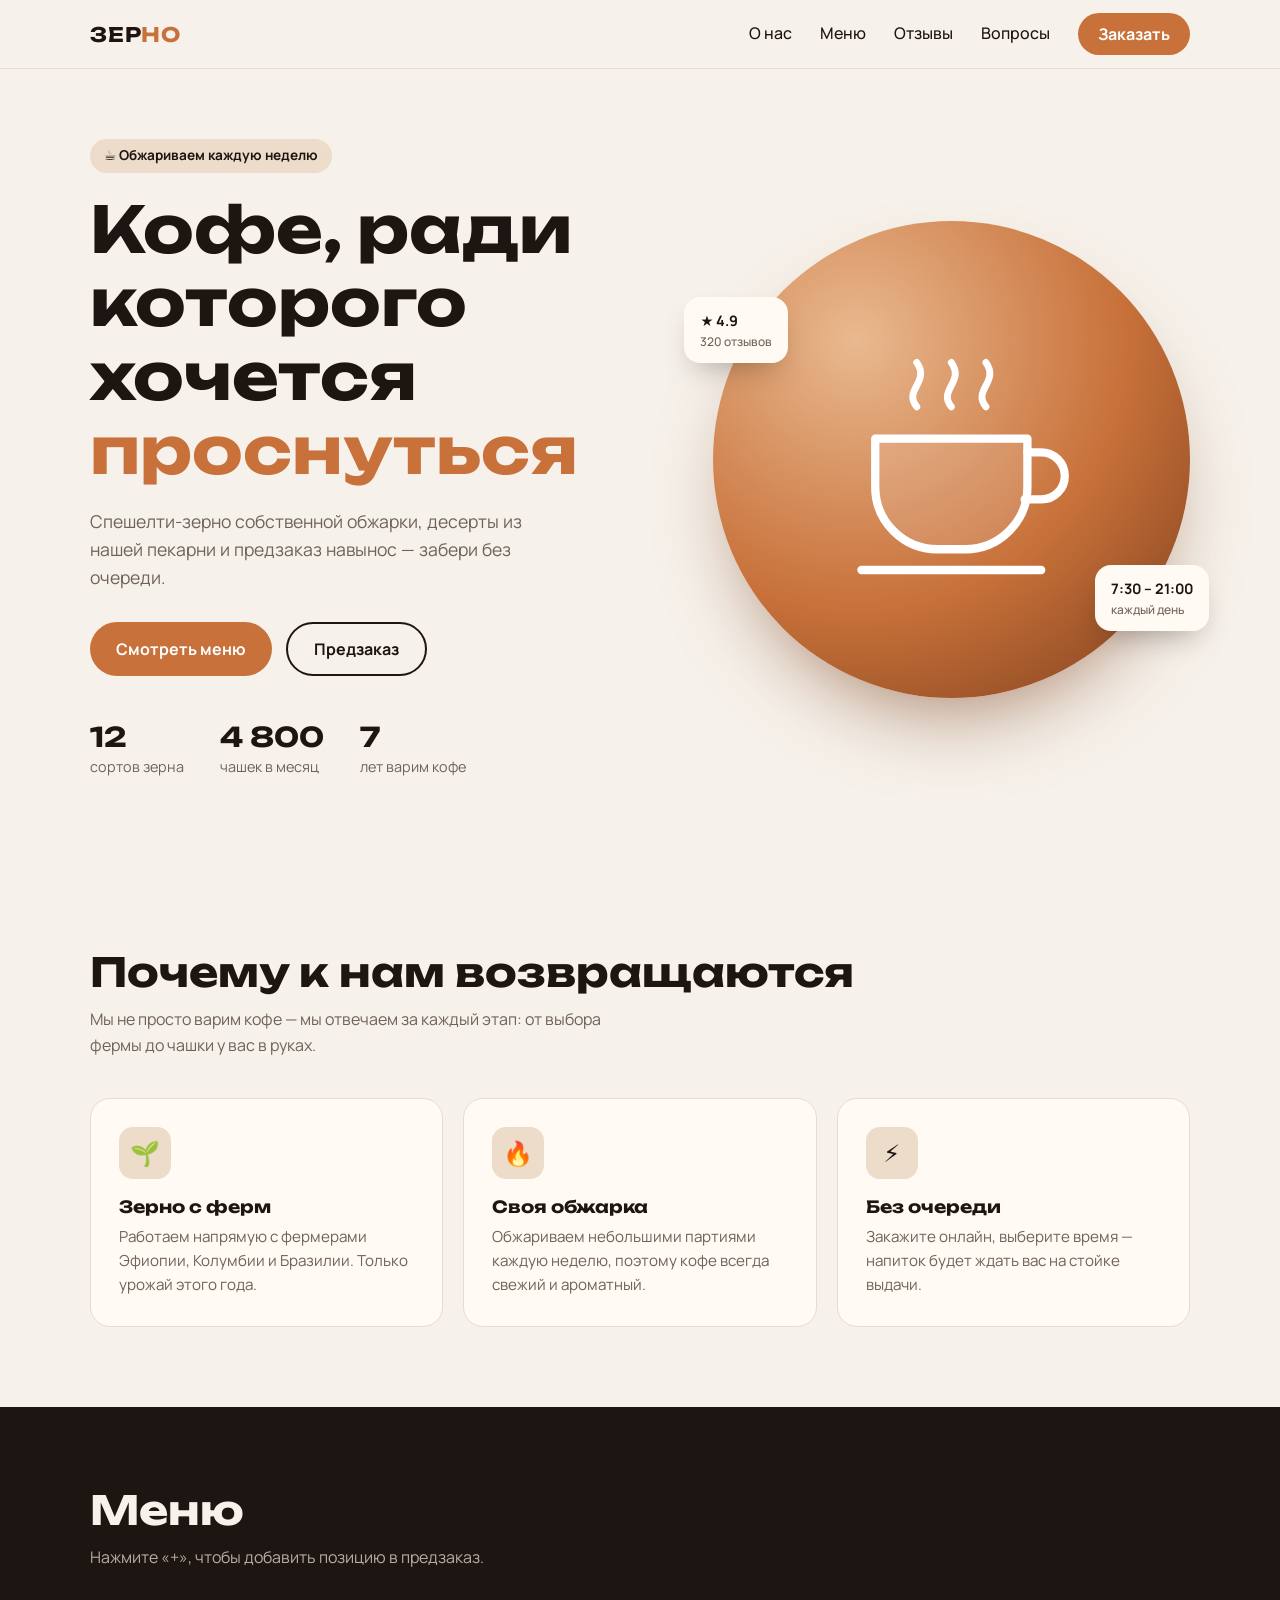
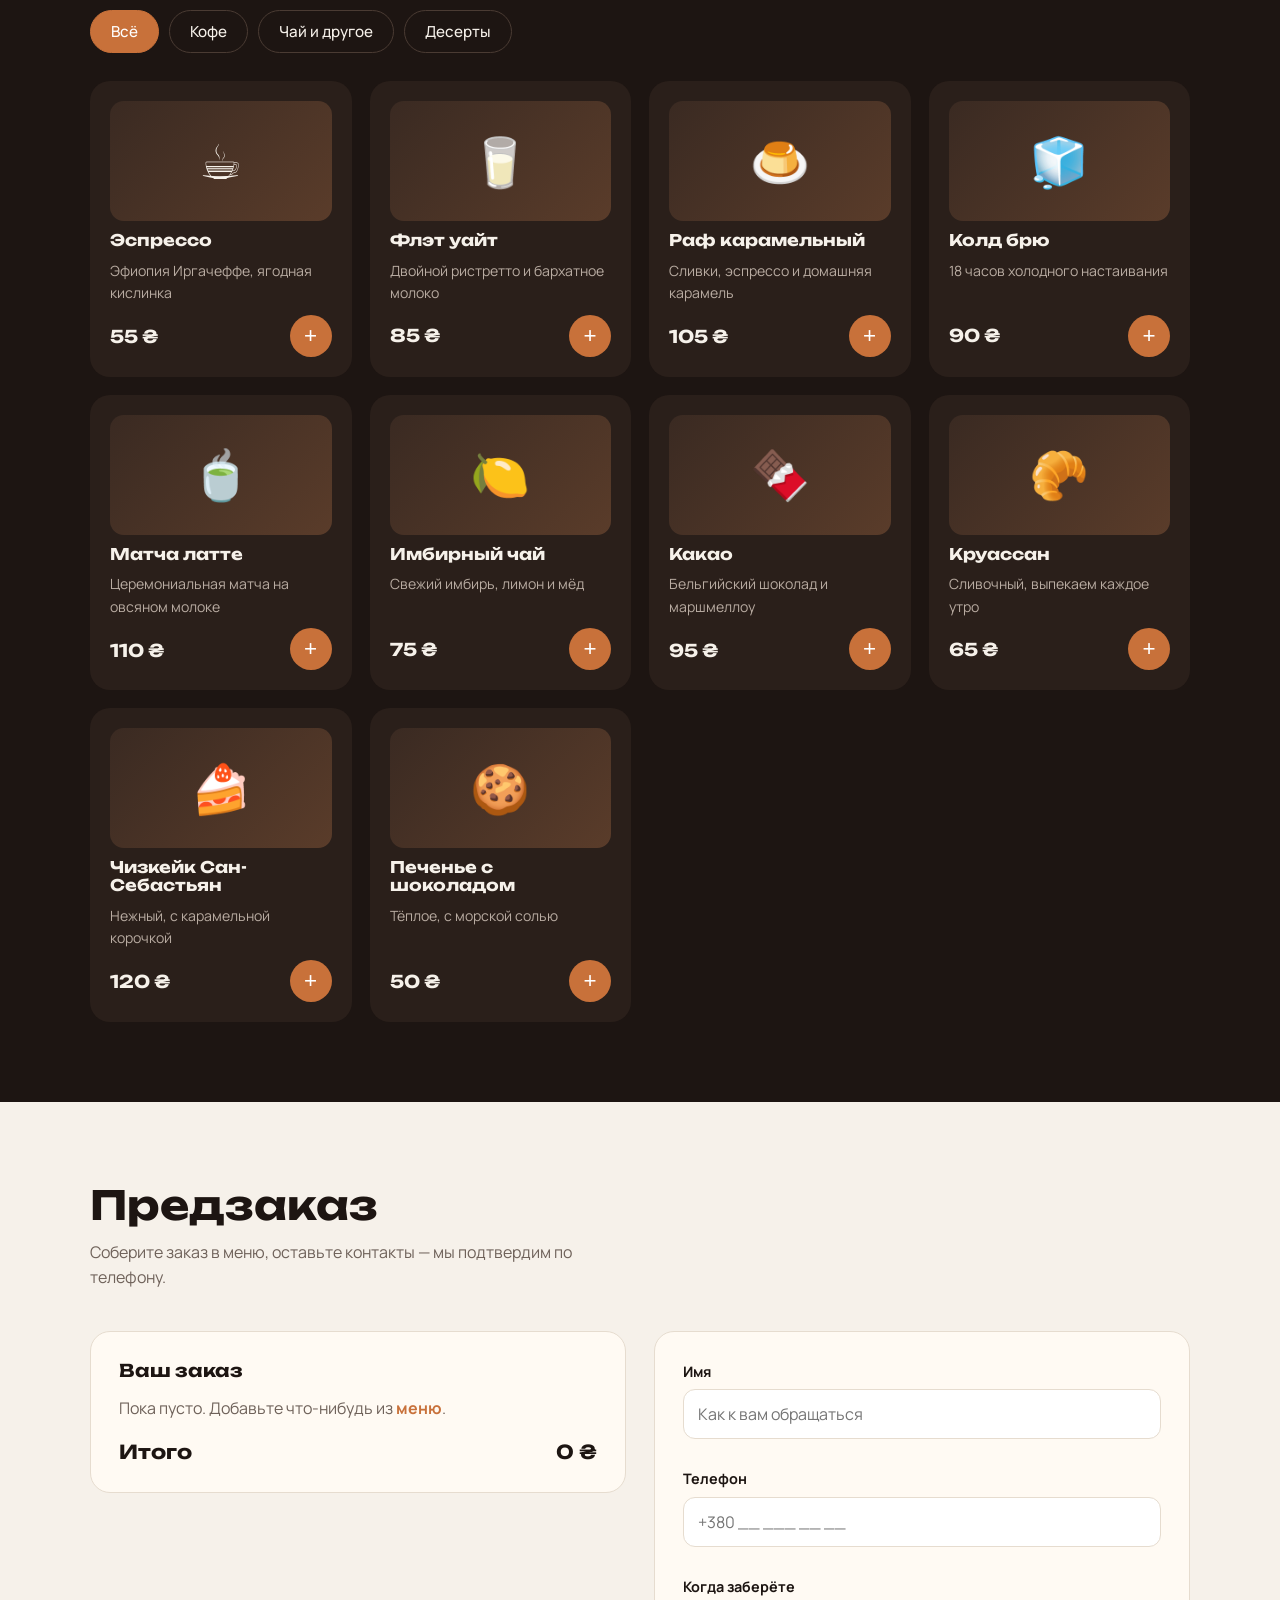
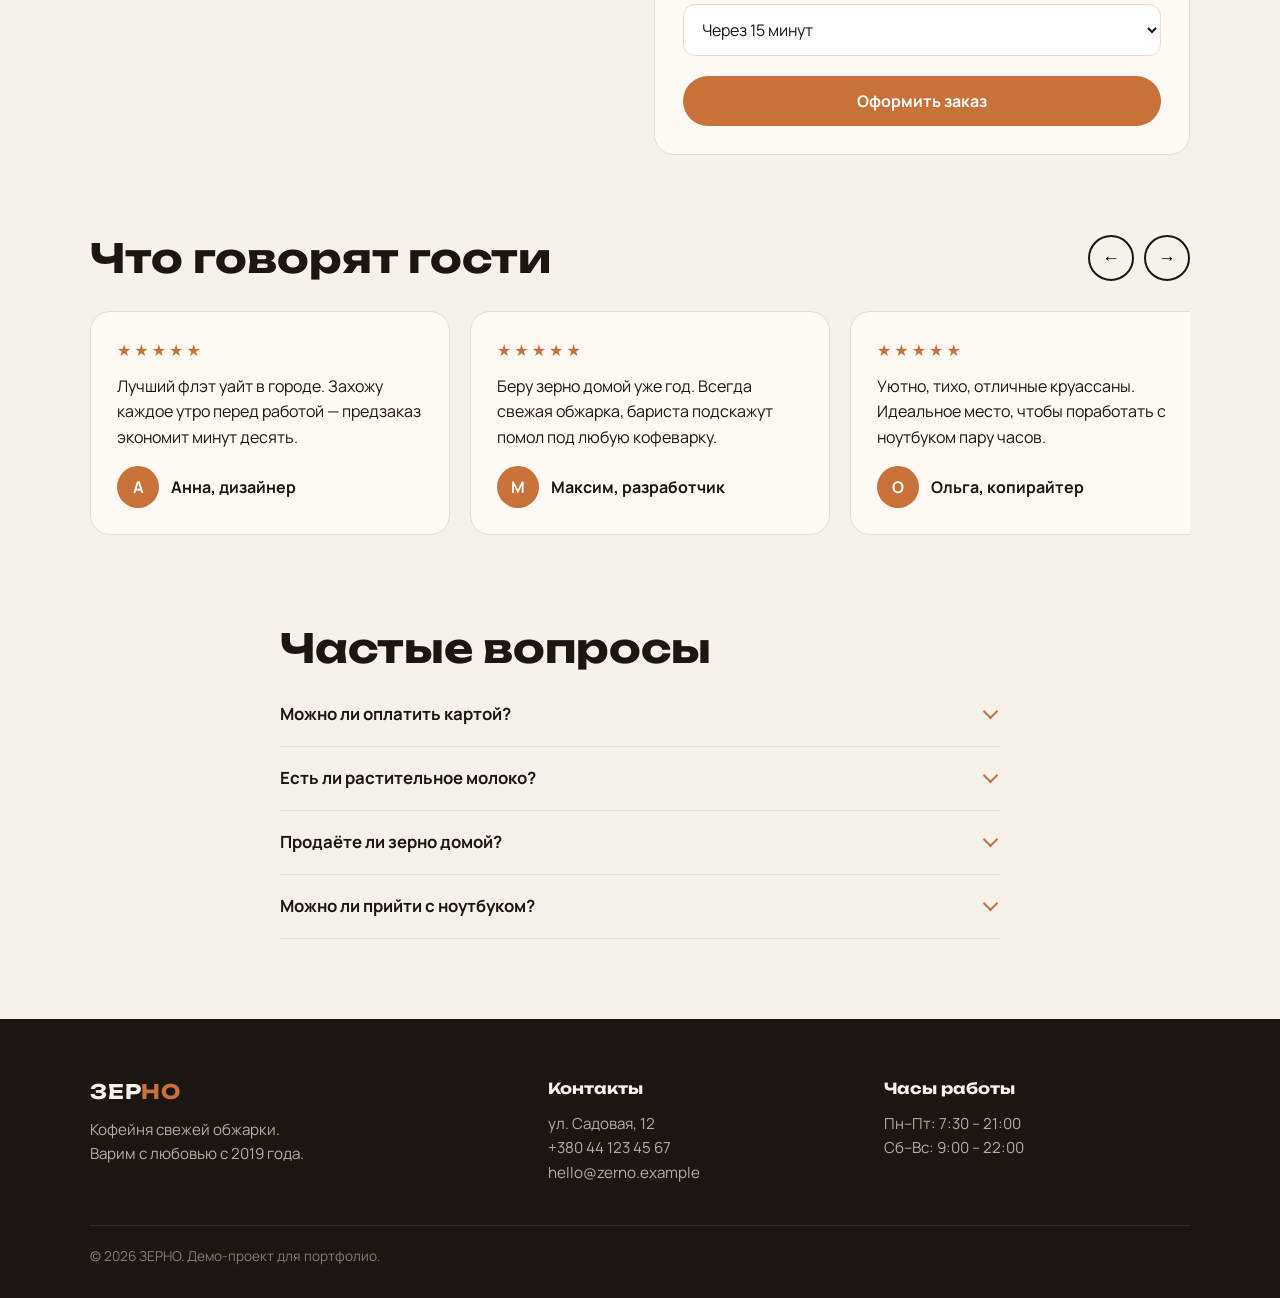
==== site1-coffee/index.html @ 6c7c5b07 "Add portfolio: pizza ordering, plant shop, cleaning service and coffee shop sites Co-Authored-By: Cl" ====
<!DOCTYPE html>
<html lang="ru">
<head>
<meta charset="UTF-8">
<meta name="viewport" content="width=device-width, initial-scale=1">
<title>ЗЕРНО — кофейня свежей обжарки</title>
<meta name="description" content="Кофейня ЗЕРНО: спешелти-кофе собственной обжарки, десерты и предзаказ навынос.">
<link rel="preconnect" href="https://fonts.googleapis.com">
<link href="https://fonts.googleapis.com/css2?family=Manrope:wght@400;500;700&family=Unbounded:wght@500;700&display=swap" rel="stylesheet">
<style>
:root{--bg:#f6f1ea;--card:#fffaf3;--ink:#1d1512;--muted:#6f625a;--accent:#c8713a;--accent-d:#a85a2a;--line:#e6dccf;--r:20px}
*{box-sizing:border-box;margin:0;padding:0}
html{scroll-behavior:smooth;scroll-padding-top:80px}
body{font-family:Manrope,system-ui,sans-serif;background:var(--bg);color:var(--ink);line-height:1.6}
h1,h2,h3{font-family:Unbounded,sans-serif;line-height:1.15;font-weight:700}
h2{font-size:clamp(1.6rem,4vw,2.5rem);margin-bottom:12px}
a{color:inherit;text-decoration:none}
img,svg{display:block;max-width:100%}
.wrap{max-width:1140px;margin:0 auto;padding:0 20px}
section{padding:80px 0}
.lead{color:var(--muted);max-width:560px;margin-bottom:40px}
.btn{display:inline-flex;align-items:center;justify-content:center;gap:8px;padding:14px 26px;border-radius:999px;border:0;background:var(--accent);color:#fff;font:700 1rem Manrope,sans-serif;cursor:pointer;transition:.2s}
.btn:hover{background:var(--accent-d);transform:translateY(-2px)}
.btn.ghost{background:transparent;color:var(--ink);border:2px solid var(--ink)}
.btn.ghost:hover{background:var(--ink);color:var(--bg)}
:focus-visible{outline:3px solid var(--accent);outline-offset:3px}

/* header */
header{position:sticky;top:0;z-index:50;background:rgba(246,241,234,.85);backdrop-filter:blur(12px);border-bottom:1px solid var(--line)}
.nav{display:flex;align-items:center;justify-content:space-between;height:68px}
.logo{font:700 1.25rem Unbounded,sans-serif;letter-spacing:.04em}
.logo span{color:var(--accent)}
.menu{display:flex;gap:28px;align-items:center;list-style:none;font-weight:500}
.menu a:not(.btn):hover{color:var(--accent)}
.menu .btn{padding:10px 20px}
.burger{display:none;width:44px;height:44px;border:0;background:none;cursor:pointer}
.burger i{display:block;width:24px;height:2px;background:var(--ink);margin:6px auto;transition:.25s}
.open .burger i:nth-child(1){transform:translateY(8px) rotate(45deg)}
.open .burger i:nth-child(2){opacity:0}
.open .burger i:nth-child(3){transform:translateY(-8px) rotate(-45deg)}

/* hero */
.hero{padding:70px 0 90px;overflow:hidden}
.hero .wrap{display:grid;grid-template-columns:1.1fr .9fr;gap:40px;align-items:center}
.tag{display:inline-block;padding:6px 14px;border-radius:999px;background:#ecdcc9;font-size:.85rem;font-weight:700;margin-bottom:20px}
h1{font-size:clamp(2.1rem,5.6vw,4rem);margin-bottom:20px}
h1 em{font-style:normal;color:var(--accent)}
.hero p{color:var(--muted);font-size:1.1rem;max-width:480px;margin-bottom:30px}
.cta{display:flex;gap:14px;flex-wrap:wrap}
.stats{display:flex;gap:36px;margin-top:44px;flex-wrap:wrap}
.stats b{display:block;font:700 1.7rem Unbounded,sans-serif}
.stats span{color:var(--muted);font-size:.9rem}
.art{position:relative;aspect-ratio:1;border-radius:50%;background:radial-gradient(circle at 30% 25%,#e9b98f,#c8713a 55%,#7a3d1b);display:grid;place-items:center;box-shadow:0 40px 80px -30px rgba(122,61,27,.6)}
.art svg{width:58%}
.steam path{stroke-dasharray:60;animation:steam 3s ease-in-out infinite}
.steam path:nth-child(2){animation-delay:.6s}.steam path:nth-child(3){animation-delay:1.2s}
@keyframes steam{0%{stroke-dashoffset:60;opacity:0}40%{opacity:.9}100%{stroke-dashoffset:-60;opacity:0}}
.badge{position:absolute;background:var(--card);border-radius:16px;padding:12px 16px;font-weight:700;font-size:.9rem;box-shadow:0 14px 30px -12px rgba(29,21,18,.35)}
.badge small{display:block;color:var(--muted);font-weight:500}
.b1{left:-6%;top:16%}.b2{right:-4%;bottom:14%}

/* features */
.grid3{display:grid;grid-template-columns:repeat(3,1fr);gap:20px}
.feat{background:var(--card);border:1px solid var(--line);border-radius:var(--r);padding:28px}
.feat .ic{width:52px;height:52px;border-radius:14px;background:#ecdcc9;display:grid;place-items:center;font-size:1.5rem;margin-bottom:18px}
.feat h3{font-size:1.05rem;margin-bottom:8px}
.feat p{color:var(--muted);font-size:.95rem}

/* menu */
.dark{background:var(--ink);color:var(--bg)}
.dark .lead{color:#b9aca2}
.tabs{display:flex;gap:10px;flex-wrap:wrap;margin-bottom:28px}
.tab{padding:10px 20px;border-radius:999px;border:1px solid #4a3b33;background:none;color:inherit;font:500 .95rem Manrope,sans-serif;cursor:pointer;transition:.2s}
.tab:hover{border-color:var(--accent)}
.tab.on{background:var(--accent);border-color:var(--accent);color:#fff}
.items{display:grid;grid-template-columns:repeat(auto-fill,minmax(250px,1fr));gap:18px}
.item{background:#2a1f1a;border-radius:var(--r);padding:20px;display:flex;flex-direction:column;gap:10px;animation:pop .35s ease both}
@keyframes pop{from{opacity:0;transform:translateY(12px)}}
.item .pic{height:120px;border-radius:14px;display:grid;place-items:center;font-size:3rem;background:linear-gradient(135deg,#3a2a22,#5a3c2a)}
.item h3{font-size:1rem}
.item p{color:#b9aca2;font-size:.88rem;flex:1}
.row{display:flex;justify-content:space-between;align-items:center}
.price{font:700 1.1rem Unbounded,sans-serif}
.add{width:42px;height:42px;border-radius:50%;border:0;background:var(--accent);color:#fff;font-size:1.4rem;cursor:pointer;transition:.2s}
.add:hover{background:var(--accent-d);transform:scale(1.08)}

/* order */
.order{display:grid;grid-template-columns:1fr 1fr;gap:28px;align-items:start}
.box{background:var(--card);border:1px solid var(--line);border-radius:var(--r);padding:28px}
.box h3{font-size:1.1rem;margin-bottom:16px}
.cart-line{display:flex;justify-content:space-between;align-items:center;gap:10px;padding:10px 0;border-bottom:1px dashed var(--line)}
.qty{display:flex;align-items:center;gap:8px}
.qty button{width:28px;height:28px;border-radius:50%;border:1px solid var(--line);background:#fff;cursor:pointer;font-size:1rem}
.total{display:flex;justify-content:space-between;font:700 1.2rem Unbounded,sans-serif;margin-top:18px}
.empty{color:var(--muted)}
label{display:block;font-weight:700;font-size:.9rem;margin-bottom:14px}
input,select{width:100%;margin-top:6px;padding:13px 14px;border-radius:12px;border:1px solid var(--line);background:#fff;font:1rem Manrope,sans-serif;color:var(--ink)}
input.bad{border-color:#c0392b}
.err{color:#c0392b;font-size:.82rem;font-weight:500;min-height:1.1em;display:block}
form .btn{width:100%;margin-top:6px}
.ok{display:none;text-align:center;padding:30px 10px}
.ok.show{display:block}
.ok b{font:700 1.3rem Unbounded,sans-serif;display:block;margin:10px 0}

/* reviews */
.revs{display:flex;gap:20px;overflow-x:auto;scroll-snap-type:x mandatory;padding-bottom:10px;scrollbar-width:none}
.revs::-webkit-scrollbar{display:none}
.rev{flex:0 0 min(360px,85%);scroll-snap-align:start;background:var(--card);border:1px solid var(--line);border-radius:var(--r);padding:26px}
.stars{color:var(--accent);letter-spacing:3px;margin-bottom:10px}
.rev p{margin-bottom:16px}
.who{display:flex;align-items:center;gap:12px;font-weight:700}
.ava{width:42px;height:42px;border-radius:50%;background:var(--accent);color:#fff;display:grid;place-items:center}
.head{display:flex;justify-content:space-between;align-items:end;gap:20px;margin-bottom:30px}
.arrows{display:flex;gap:10px}
.arrows button{width:46px;height:46px;border-radius:50%;border:2px solid var(--ink);background:none;font-size:1.1rem;cursor:pointer;transition:.2s}
.arrows button:hover{background:var(--ink);color:var(--bg)}

/* faq */
.faq{max-width:760px}
details{border-bottom:1px solid var(--line);padding:18px 0}
summary{font-weight:700;font-size:1.05rem;cursor:pointer;list-style:none;display:flex;justify-content:space-between;gap:16px}
summary::-webkit-details-marker{display:none}
summary::after{content:"";flex:none;width:9px;height:9px;margin:5px 4px 0 0;border-right:2.5px solid var(--accent);border-bottom:2.5px solid var(--accent);transform:rotate(45deg);transition:.2s}
details[open] summary::after{transform:rotate(-135deg);margin-top:10px}
details p{color:var(--muted);margin-top:10px}

/* footer */
footer{background:var(--ink);color:var(--bg);padding:60px 0 30px}
.fgrid{display:grid;grid-template-columns:1.4fr 1fr 1fr;gap:30px;margin-bottom:40px}
footer h4{font:700 .95rem Unbounded,sans-serif;margin-bottom:14px}
footer p,footer li{color:#b9aca2;font-size:.95rem;list-style:none}
footer a:hover{color:var(--accent)}
.copy{border-top:1px solid #3a2d26;padding-top:20px;color:#8a7c72;font-size:.85rem}

.fab{position:fixed;right:20px;bottom:20px;z-index:40;box-shadow:0 14px 30px -10px rgba(200,113,58,.8);display:none}
.fab.show{display:inline-flex}
.reveal{opacity:0;transform:translateY(24px);transition:.6s ease}
.reveal.in{opacity:1;transform:none}

@media(max-width:860px){
  section{padding:60px 0}
  .hero .wrap,.order,.fgrid{grid-template-columns:1fr}
  .art{max-width:340px;margin:0 auto}
  .grid3{grid-template-columns:1fr}
  .burger{display:block}
  .menu{position:absolute;left:0;right:0;top:68px;flex-direction:column;background:var(--bg);padding:24px;border-bottom:1px solid var(--line);display:none}
  .open .menu{display:flex}
  .head{flex-direction:column;align-items:start}
}
@media(prefers-reduced-motion:reduce){*{animation:none!important;transition:none!important}.reveal{opacity:1;transform:none}}
</style>
</head>
<body>

<header id="top">
  <div class="wrap nav">
    <a href="#top" class="logo">ЗЕР<span>НО</span></a>
    <button class="burger" aria-label="Меню" aria-expanded="false"><i></i><i></i><i></i></button>
    <ul class="menu">
      <li><a href="#about">О нас</a></li>
      <li><a href="#menu">Меню</a></li>
      <li><a href="#reviews">Отзывы</a></li>
      <li><a href="#faq">Вопросы</a></li>
      <li><a href="#order" class="btn">Заказать</a></li>
    </ul>
  </div>
</header>

<main>
<section class="hero">
  <div class="wrap">
    <div>
      <span class="tag">☕ Обжариваем каждую неделю</span>
      <h1>Кофе, ради которого хочется <em>проснуться</em></h1>
      <p>Спешелти-зерно собственной обжарки, десерты из нашей пекарни и предзаказ навынос — забери без очереди.</p>
      <div class="cta">
        <a href="#menu" class="btn">Смотреть меню</a>
        <a href="#order" class="btn ghost">Предзаказ</a>
      </div>
      <div class="stats">
        <div><b data-count="12">0</b><span>сортов зерна</span></div>
        <div><b data-count="4800">0</b><span>чашек в месяц</span></div>
        <div><b data-count="7">0</b><span>лет варим кофе</span></div>
      </div>
    </div>
    <div class="art">
      <svg viewBox="0 0 200 200" fill="none" stroke="#fff" stroke-width="6" stroke-linecap="round" stroke-linejoin="round" aria-hidden="true">
        <g class="steam" stroke-width="5"><path d="M75 62c-10-12 10-18 0-32"/><path d="M100 62c-10-12 10-18 0-32"/><path d="M125 62c-10-12 10-18 0-32"/></g>
        <path d="M45 85h110v35a45 45 0 0 1-45 45H90a45 45 0 0 1-45-45z" fill="rgba(255,255,255,.12)"/>
        <path d="M155 95h10a17 17 0 0 1 0 34h-12"/>
        <path d="M35 180h130"/>
      </svg>
      <div class="badge b1">★ 4.9<small>320 отзывов</small></div>
      <div class="badge b2">7:30 – 21:00<small>каждый день</small></div>
    </div>
  </div>
</section>

<section id="about">
  <div class="wrap">
    <h2 class="reveal">Почему к нам возвращаются</h2>
    <p class="lead reveal">Мы не просто варим кофе — мы отвечаем за каждый этап: от выбора фермы до чашки у вас в руках.</p>
    <div class="grid3">
      <div class="feat reveal"><div class="ic">🌱</div><h3>Зерно с ферм</h3><p>Работаем напрямую с фермерами Эфиопии, Колумбии и Бразилии. Только урожай этого года.</p></div>
      <div class="feat reveal"><div class="ic">🔥</div><h3>Своя обжарка</h3><p>Обжариваем небольшими партиями каждую неделю, поэтому кофе всегда свежий и ароматный.</p></div>
      <div class="feat reveal"><div class="ic">⚡</div><h3>Без очереди</h3><p>Закажите онлайн, выберите время — напиток будет ждать вас на стойке выдачи.</p></div>
    </div>
  </div>
</section>

<section id="menu" class="dark">
  <div class="wrap">
    <h2>Меню</h2>
    <p class="lead">Нажмите «+», чтобы добавить позицию в предзаказ.</p>
    <div class="tabs" role="tablist">
      <button class="tab on" data-cat="all">Всё</button>
      <button class="tab" data-cat="coffee">Кофе</button>
      <button class="tab" data-cat="tea">Чай и другое</button>
      <button class="tab" data-cat="sweet">Десерты</button>
    </div>
    <div class="items" id="items"></div>
  </div>
</section>

<section id="order">
  <div class="wrap">
    <h2 class="reveal">Предзаказ</h2>
    <p class="lead reveal">Соберите заказ в меню, оставьте контакты — мы подтвердим по телефону.</p>
    <div class="order">
      <div class="box reveal">
        <h3>Ваш заказ</h3>
        <div id="cart"></div>
        <div class="total"><span>Итого</span><span id="total">0 ₴</span></div>
      </div>
      <div class="box reveal">
        <form id="form" novalidate>
          <label>Имя<input name="name" autocomplete="name" placeholder="Как к вам обращаться"><span class="err"></span></label>
          <label>Телефон<input name="phone" type="tel" autocomplete="tel" placeholder="+380 __ ___ __ __"><span class="err"></span></label>
          <label>Когда заберёте
            <select name="time"><option>Через 15 минут</option><option>Через 30 минут</option><option>Через час</option></select>
          </label>
          <button class="btn" type="submit">Оформить заказ</button>
        </form>
        <div class="ok" id="ok" role="status"><div style="font-size:3rem">✅</div><b>Заказ принят!</b><p id="okText"></p><button class="btn ghost" id="again" style="margin-top:18px">Новый заказ</button></div>
      </div>
    </div>
  </div>
</section>

<section id="reviews" style="padding-top:0">
  <div class="wrap">
    <div class="head">
      <h2 class="reveal" style="margin:0">Что говорят гости</h2>
      <div class="arrows"><button id="prev" aria-label="Назад">←</button><button id="next" aria-label="Вперёд">→</button></div>
    </div>
    <div class="revs" id="revs">
      <div class="rev"><div class="stars">★★★★★</div><p>Лучший флэт уайт в городе. Захожу каждое утро перед работой — предзаказ экономит минут десять.</p><div class="who"><span class="ava">А</span>Анна, дизайнер</div></div>
      <div class="rev"><div class="stars">★★★★★</div><p>Беру зерно домой уже год. Всегда свежая обжарка, бариста подскажут помол под любую кофеварку.</p><div class="who"><span class="ava">М</span>Максим, разработчик</div></div>
      <div class="rev"><div class="stars">★★★★★</div><p>Уютно, тихо, отличные круассаны. Идеальное место, чтобы поработать с ноутбуком пару часов.</p><div class="who"><span class="ava">О</span>Ольга, копирайтер</div></div>
      <div class="rev"><div class="stars">★★★★☆</div><p>Очень вкусный фильтр и чизкейк. В выходные бывает людно, но онлайн-заказ спасает.</p><div class="who"><span class="ava">Д</span>Дмитрий, студент</div></div>
    </div>
  </div>
</section>

<section id="faq" style="padding-top:0">
  <div class="wrap faq">
    <h2 class="reveal">Частые вопросы</h2>
    <details><summary>Можно ли оплатить картой?</summary><p>Да, принимаем карты, Apple Pay и Google Pay. Оплата при получении заказа.</p></details>
    <details><summary>Есть ли растительное молоко?</summary><p>Овсяное, миндальное и кокосовое — без доплаты для любого напитка.</p></details>
    <details><summary>Продаёте ли зерно домой?</summary><p>Да, пачки по 250 г и 1 кг. Бесплатно смелем под ваш способ заваривания.</p></details>
    <details><summary>Можно ли прийти с ноутбуком?</summary><p>Конечно. У нас быстрый Wi-Fi и розетки у каждого столика.</p></details>
  </div>
</section>
</main>

<footer>
  <div class="wrap">
    <div class="fgrid">
      <div><div class="logo" style="margin-bottom:14px">ЗЕР<span>НО</span></div><p>Кофейня свежей обжарки.<br>Варим с любовью с 2019 года.</p></div>
      <div><h4>Контакты</h4><ul><li>ул. Садовая, 12</li><li><a href="tel:+380441234567">+380 44 123 45 67</a></li><li><a href="mailto:hello@zerno.example">hello@zerno.example</a></li></ul></div>
      <div><h4>Часы работы</h4><ul><li>Пн–Пт: 7:30 – 21:00</li><li>Сб–Вс: 9:00 – 22:00</li></ul></div>
    </div>
    <p class="copy">© <span id="year"></span> ЗЕРНО. Демо-проект для портфолио.</p>
  </div>
</footer>

<a href="#order" class="btn fab" id="fab">🛒 <span id="fabCount">0</span></a>

<script>
const ITEMS=[
 {id:1,cat:'coffee',icon:'☕',name:'Эспрессо',desc:'Эфиопия Иргачеффе, ягодная кислинка',price:55},
 {id:2,cat:'coffee',icon:'🥛',name:'Флэт уайт',desc:'Двойной ристретто и бархатное молоко',price:85},
 {id:3,cat:'coffee',icon:'🍮',name:'Раф карамельный',desc:'Сливки, эспрессо и домашняя карамель',price:105},
 {id:4,cat:'coffee',icon:'🧊',name:'Колд брю',desc:'18 часов холодного настаивания',price:90},
 {id:5,cat:'tea',icon:'🍵',name:'Матча латте',desc:'Церемониальная матча на овсяном молоке',price:110},
 {id:6,cat:'tea',icon:'🍋',name:'Имбирный чай',desc:'Свежий имбирь, лимон и мёд',price:75},
 {id:7,cat:'tea',icon:'🍫',name:'Какао',desc:'Бельгийский шоколад и маршмеллоу',price:95},
 {id:8,cat:'sweet',icon:'🥐',name:'Круассан',desc:'Сливочный, выпекаем каждое утро',price:65},
 {id:9,cat:'sweet',icon:'🍰',name:'Чизкейк Сан-Себастьян',desc:'Нежный, с карамельной корочкой',price:120},
 {id:10,cat:'sweet',icon:'🍪',name:'Печенье с шоколадом',desc:'Тёплое, с морской солью',price:50}
];
const $=s=>document.querySelector(s), $$=s=>document.querySelectorAll(s);
let cart={};
try{cart=JSON.parse(localStorage.getItem('zerno-cart'))||{}}catch(e){}
const save=()=>{try{localStorage.setItem('zerno-cart',JSON.stringify(cart))}catch(e){}};

function renderItems(cat){
  $('#items').innerHTML=ITEMS.filter(i=>cat==='all'||i.cat===cat).map(i=>`
    <article class="item"><div class="pic">${i.icon}</div><h3>${i.name}</h3><p>${i.desc}</p>
    <div class="row"><span class="price">${i.price} ₴</span><button class="add" data-id="${i.id}" aria-label="Добавить ${i.name}">+</button></div></article>`).join('');
}
function renderCart(){
  const ids=Object.keys(cart);let sum=0,count=0;
  $('#cart').innerHTML=ids.length?ids.map(id=>{
    const i=ITEMS.find(x=>x.id==id),q=cart[id];sum+=i.price*q;count+=q;
    return `<div class="cart-line"><span>${i.name}</span><span class="qty"><button data-ch="-1" data-id="${id}" aria-label="Меньше">−</button><b>${q}</b><button data-ch="1" data-id="${id}" aria-label="Больше">+</button><span style="min-width:60px;text-align:right">${i.price*q} ₴</span></span></div>`;
  }).join(''):'<p class="empty">Пока пусто. Добавьте что-нибудь из <a href="#menu" style="color:var(--accent);font-weight:700">меню</a>.</p>';
  $('#total').textContent=sum+' ₴';
  $('#fabCount').textContent=count;
  $('#fab').classList.toggle('show',count>0);
  save();
  return {sum,count};
}
function change(id,d){cart[id]=(cart[id]||0)+d;if(cart[id]<=0)delete cart[id];renderCart()}

$('#items').addEventListener('click',e=>{const b=e.target.closest('.add');if(b)change(b.dataset.id,1)});
$('#cart').addEventListener('click',e=>{const b=e.target.closest('[data-ch]');if(b)change(b.dataset.id,+b.dataset.ch)});
$$('.tab').forEach(t=>t.addEventListener('click',()=>{$$('.tab').forEach(x=>x.classList.remove('on'));t.classList.add('on');renderItems(t.dataset.cat)}));

// form
const form=$('#form');
function setErr(input,msg){input.classList.toggle('bad',!!msg);input.nextElementSibling.textContent=msg||''}
form.addEventListener('submit',e=>{
  e.preventDefault();
  const n=form.name,p=form.phone;let ok=true;
  if(n.value.trim().length<2){setErr(n,'Введите имя');ok=false}else setErr(n);
  if(p.value.replace(/\D/g,'').length<10){setErr(p,'Введите телефон полностью');ok=false}else setErr(p);
  const {sum,count}=renderCart();
  if(!count){setErr(p,p.classList.contains('bad')?p.nextElementSibling.textContent:'Добавьте хотя бы одну позицию из меню');ok=false}
  if(!ok)return;
  $('#okText').textContent=`${n.value.trim()}, заказ на ${sum} ₴ будет готов: ${form.time.value.toLowerCase()}. Мы перезвоним для подтверждения.`;
  form.style.display='none';$('#ok').classList.add('show');
  cart={};renderCart();
});
$('#again').addEventListener('click',()=>{form.reset();form.style.display='';$('#ok').classList.remove('show')});

// nav, slider, misc
const header=$('header'),burger=$('.burger');
burger.addEventListener('click',()=>burger.setAttribute('aria-expanded',header.classList.toggle('open')));
$$('.menu a').forEach(a=>a.addEventListener('click',()=>header.classList.remove('open')));
$('#prev').onclick=()=>$('#revs').scrollBy({left:-380,behavior:'smooth'});
$('#next').onclick=()=>$('#revs').scrollBy({left:380,behavior:'smooth'});
$('#year').textContent=new Date().getFullYear();

const io=new IntersectionObserver(es=>es.forEach(e=>{
  if(!e.isIntersecting)return;
  e.target.classList.add('in');io.unobserve(e.target);
}),{threshold:.15});
$$('.reveal').forEach(el=>io.observe(el));

const cio=new IntersectionObserver(es=>es.forEach(e=>{
  if(!e.isIntersecting)return;cio.unobserve(e.target);
  const end=+e.target.dataset.count,t0=performance.now();
  (function tick(t){const k=Math.min((t-t0)/1200,1);e.target.textContent=Math.round(end*k).toLocaleString('ru');if(k<1)requestAnimationFrame(tick)})(t0);
}));
$$('[data-count]').forEach(el=>cio.observe(el));

renderItems('all');renderCart();
</script>
</body>
</html>
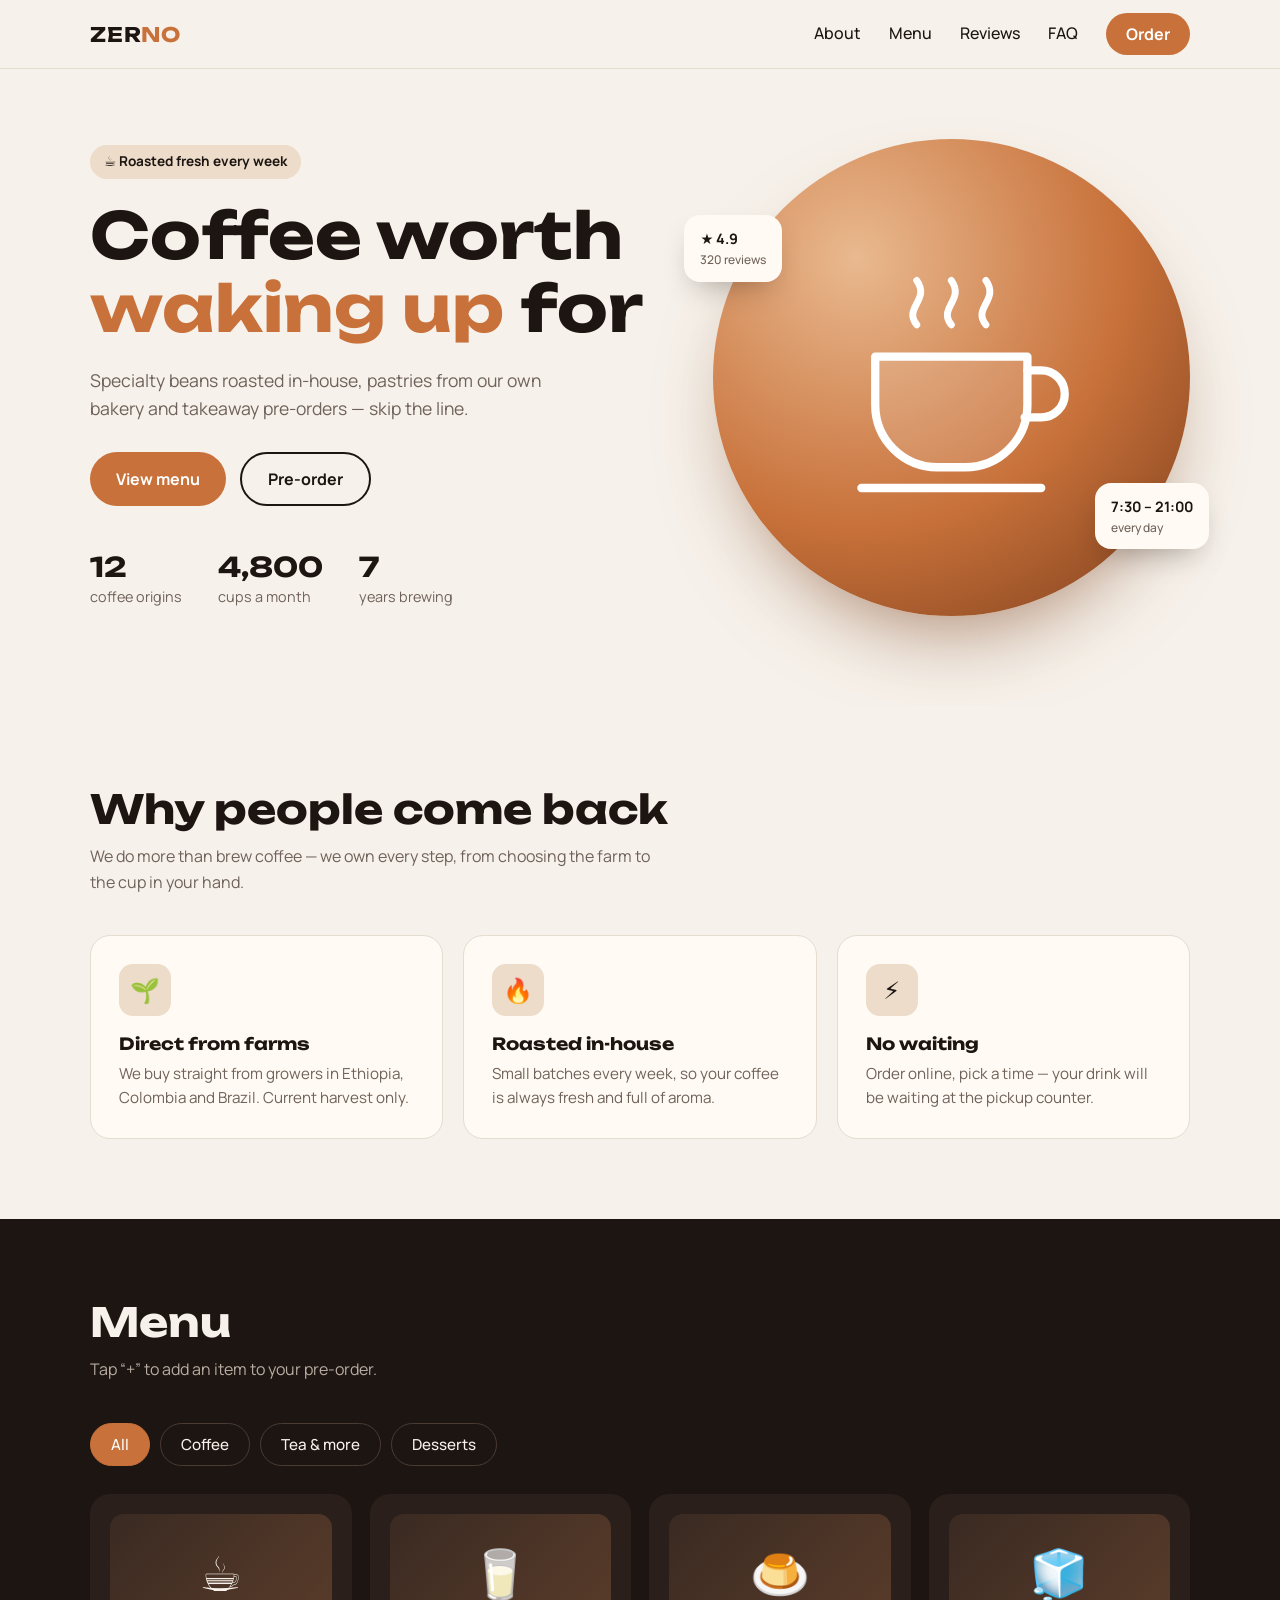
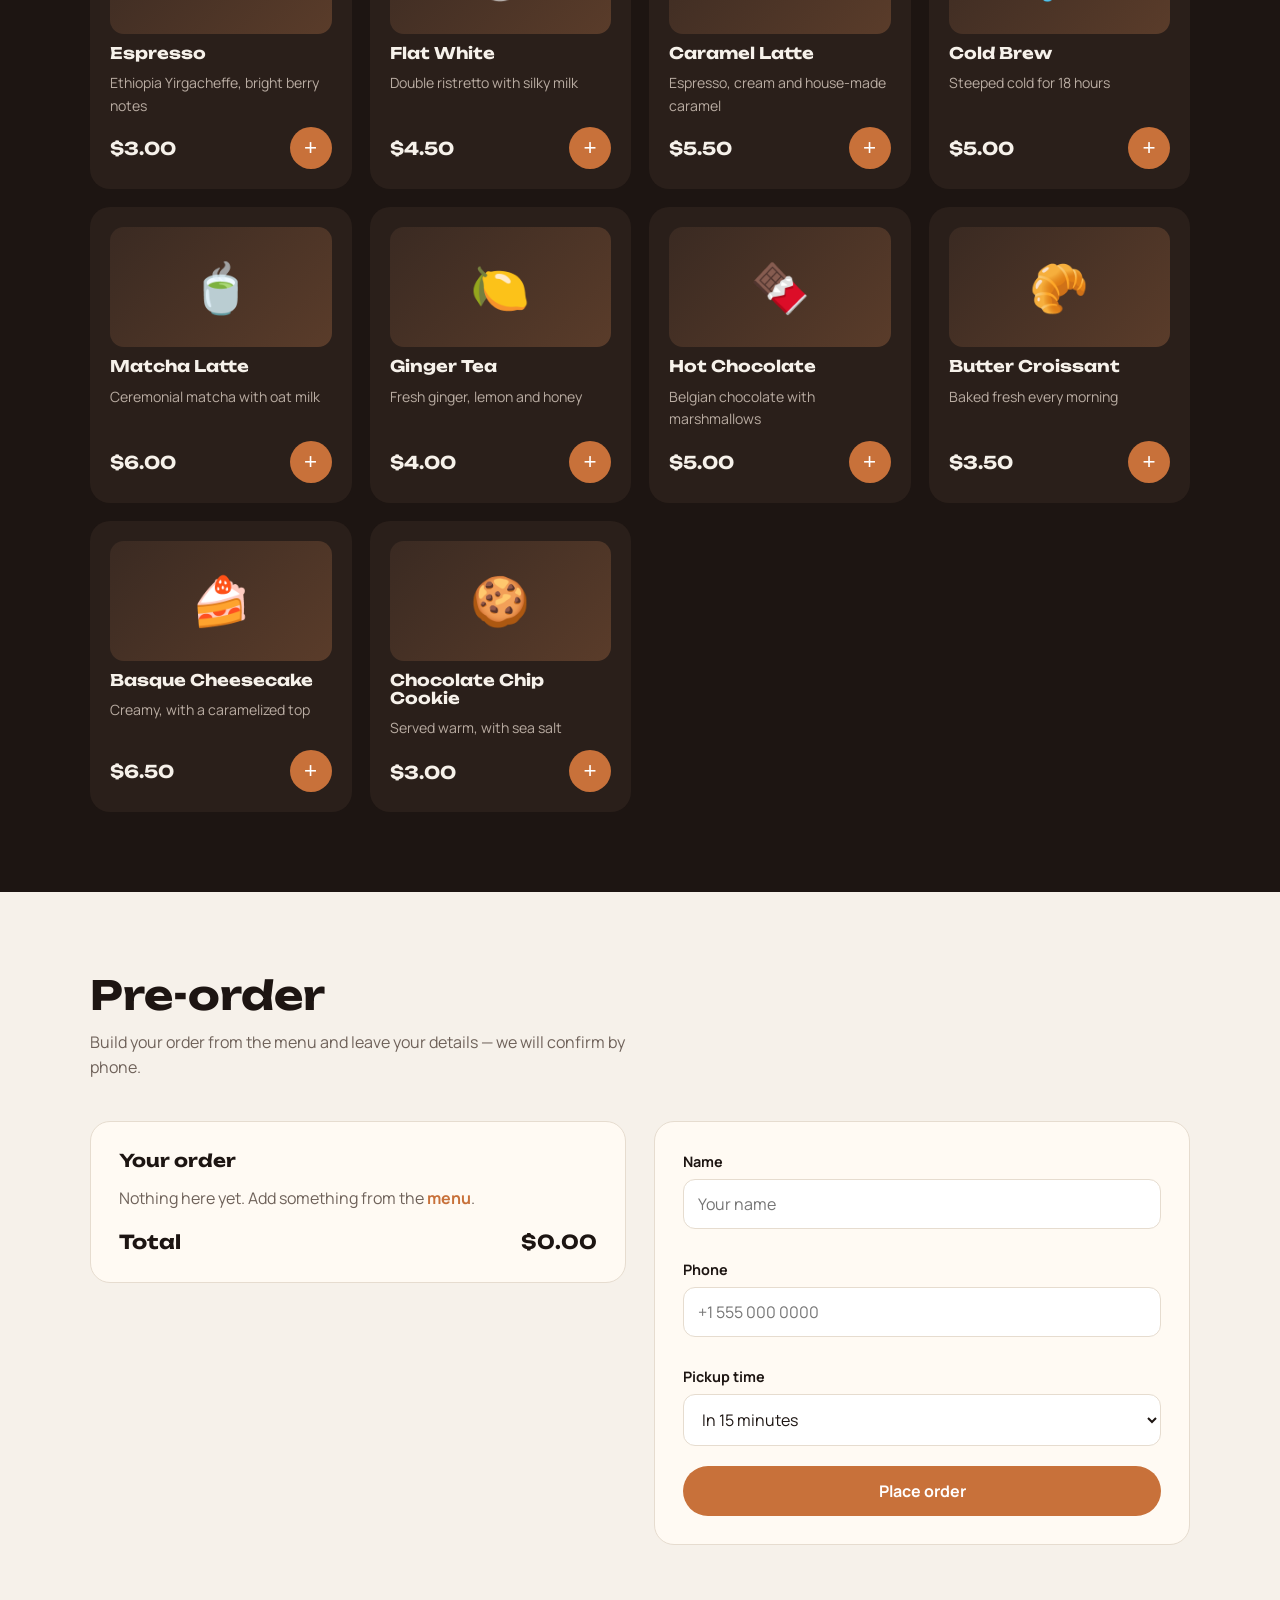
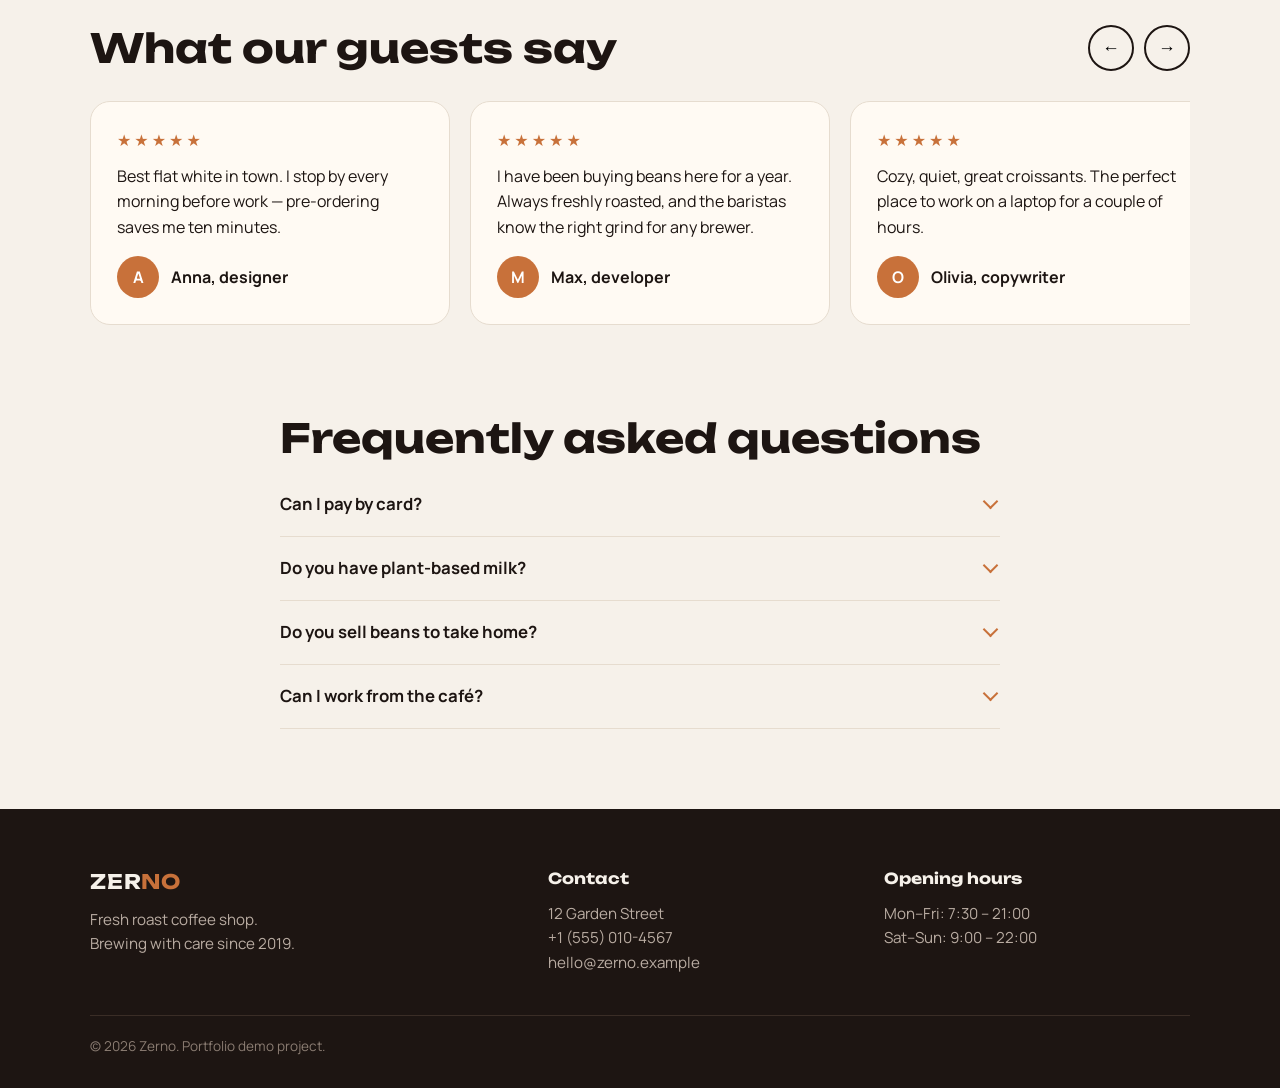
==== commit eb1cdcb2: "Translate coffee shop site to English Co-Authored-By: Claude Fable 5.2 <noreply@anthropic.com>" ====
--- a/site1-coffee/index.html
+++ b/site1-coffee/index.html
@@ -1,10 +1,10 @@
 <!DOCTYPE html>
-<html lang="ru">
+<html lang="en">
 <head>
 <meta charset="UTF-8">
 <meta name="viewport" content="width=device-width, initial-scale=1">
-<title>ЗЕРНО — кофейня свежей обжарки</title>
-<meta name="description" content="Кофейня ЗЕРНО: спешелти-кофе собственной обжарки, десерты и предзаказ навынос.">
+<title>Zerno — fresh roast coffee shop</title>
+<meta name="description" content="Zerno coffee shop: specialty coffee roasted in-house, desserts and takeaway pre-orders.">
 <link rel="preconnect" href="https://fonts.googleapis.com">
 <link href="https://fonts.googleapis.com/css2?family=Manrope:wght@400;500;700&family=Unbounded:wght@500;700&display=swap" rel="stylesheet">
 <style>
@@ -154,14 +154,14 @@
 
 <header id="top">
   <div class="wrap nav">
-    <a href="#top" class="logo">ЗЕР<span>НО</span></a>
-    <button class="burger" aria-label="Меню" aria-expanded="false"><i></i><i></i><i></i></button>
+    <a href="#top" class="logo">ZER<span>NO</span></a>
+    <button class="burger" aria-label="Menu" aria-expanded="false"><i></i><i></i><i></i></button>
     <ul class="menu">
-      <li><a href="#about">О нас</a></li>
-      <li><a href="#menu">Меню</a></li>
-      <li><a href="#reviews">Отзывы</a></li>
-      <li><a href="#faq">Вопросы</a></li>
-      <li><a href="#order" class="btn">Заказать</a></li>
+      <li><a href="#about">About</a></li>
+      <li><a href="#menu">Menu</a></li>
+      <li><a href="#reviews">Reviews</a></li>
+      <li><a href="#faq">FAQ</a></li>
+      <li><a href="#order" class="btn">Order</a></li>
     </ul>
   </div>
 </header>
@@ -170,17 +170,17 @@
 <section class="hero">
   <div class="wrap">
     <div>
-      <span class="tag">☕ Обжариваем каждую неделю</span>
-      <h1>Кофе, ради которого хочется <em>проснуться</em></h1>
-      <p>Спешелти-зерно собственной обжарки, десерты из нашей пекарни и предзаказ навынос — забери без очереди.</p>
+      <span class="tag">☕ Roasted fresh every week</span>
+      <h1>Coffee worth <em>waking up</em> for</h1>
+      <p>Specialty beans roasted in-house, pastries from our own bakery and takeaway pre-orders — skip the line.</p>
       <div class="cta">
-        <a href="#menu" class="btn">Смотреть меню</a>
-        <a href="#order" class="btn ghost">Предзаказ</a>
+        <a href="#menu" class="btn">View menu</a>
+        <a href="#order" class="btn ghost">Pre-order</a>
       </div>
       <div class="stats">
-        <div><b data-count="12">0</b><span>сортов зерна</span></div>
-        <div><b data-count="4800">0</b><span>чашек в месяц</span></div>
-        <div><b data-count="7">0</b><span>лет варим кофе</span></div>
+        <div><b data-count="12">0</b><span>coffee origins</span></div>
+        <div><b data-count="4800">0</b><span>cups a month</span></div>
+        <div><b data-count="7">0</b><span>years brewing</span></div>
       </div>
     </div>
     <div class="art">
@@ -190,33 +190,33 @@
         <path d="M155 95h10a17 17 0 0 1 0 34h-12"/>
         <path d="M35 180h130"/>
       </svg>
-      <div class="badge b1">★ 4.9<small>320 отзывов</small></div>
-      <div class="badge b2">7:30 – 21:00<small>каждый день</small></div>
+      <div class="badge b1">★ 4.9<small>320 reviews</small></div>
+      <div class="badge b2">7:30 – 21:00<small>every day</small></div>
     </div>
   </div>
 </section>
 
 <section id="about">
   <div class="wrap">
-    <h2 class="reveal">Почему к нам возвращаются</h2>
-    <p class="lead reveal">Мы не просто варим кофе — мы отвечаем за каждый этап: от выбора фермы до чашки у вас в руках.</p>
+    <h2 class="reveal">Why people come back</h2>
+    <p class="lead reveal">We do more than brew coffee — we own every step, from choosing the farm to the cup in your hand.</p>
     <div class="grid3">
-      <div class="feat reveal"><div class="ic">🌱</div><h3>Зерно с ферм</h3><p>Работаем напрямую с фермерами Эфиопии, Колумбии и Бразилии. Только урожай этого года.</p></div>
-      <div class="feat reveal"><div class="ic">🔥</div><h3>Своя обжарка</h3><p>Обжариваем небольшими партиями каждую неделю, поэтому кофе всегда свежий и ароматный.</p></div>
-      <div class="feat reveal"><div class="ic">⚡</div><h3>Без очереди</h3><p>Закажите онлайн, выберите время — напиток будет ждать вас на стойке выдачи.</p></div>
+      <div class="feat reveal"><div class="ic">🌱</div><h3>Direct from farms</h3><p>We buy straight from growers in Ethiopia, Colombia and Brazil. Current harvest only.</p></div>
+      <div class="feat reveal"><div class="ic">🔥</div><h3>Roasted in-house</h3><p>Small batches every week, so your coffee is always fresh and full of aroma.</p></div>
+      <div class="feat reveal"><div class="ic">⚡</div><h3>No waiting</h3><p>Order online, pick a time — your drink will be waiting at the pickup counter.</p></div>
     </div>
   </div>
 </section>
 
 <section id="menu" class="dark">
   <div class="wrap">
-    <h2>Меню</h2>
-    <p class="lead">Нажмите «+», чтобы добавить позицию в предзаказ.</p>
+    <h2>Menu</h2>
+    <p class="lead">Tap “+” to add an item to your pre-order.</p>
     <div class="tabs" role="tablist">
-      <button class="tab on" data-cat="all">Всё</button>
-      <button class="tab" data-cat="coffee">Кофе</button>
-      <button class="tab" data-cat="tea">Чай и другое</button>
-      <button class="tab" data-cat="sweet">Десерты</button>
+      <button class="tab on" data-cat="all">All</button>
+      <button class="tab" data-cat="coffee">Coffee</button>
+      <button class="tab" data-cat="tea">Tea &amp; more</button>
+      <button class="tab" data-cat="sweet">Desserts</button>
     </div>
     <div class="items" id="items"></div>
   </div>
@@ -224,24 +224,24 @@
 
 <section id="order">
   <div class="wrap">
-    <h2 class="reveal">Предзаказ</h2>
-    <p class="lead reveal">Соберите заказ в меню, оставьте контакты — мы подтвердим по телефону.</p>
+    <h2 class="reveal">Pre-order</h2>
+    <p class="lead reveal">Build your order from the menu and leave your details — we will confirm by phone.</p>
     <div class="order">
       <div class="box reveal">
-        <h3>Ваш заказ</h3>
+        <h3>Your order</h3>
         <div id="cart"></div>
-        <div class="total"><span>Итого</span><span id="total">0 ₴</span></div>
+        <div class="total"><span>Total</span><span id="total">$0.00</span></div>
       </div>
       <div class="box reveal">
         <form id="form" novalidate>
-          <label>Имя<input name="name" autocomplete="name" placeholder="Как к вам обращаться"><span class="err"></span></label>
-          <label>Телефон<input name="phone" type="tel" autocomplete="tel" placeholder="+380 __ ___ __ __"><span class="err"></span></label>
-          <label>Когда заберёте
-            <select name="time"><option>Через 15 минут</option><option>Через 30 минут</option><option>Через час</option></select>
+          <label>Name<input name="name" autocomplete="name" placeholder="Your name"><span class="err"></span></label>
+          <label>Phone<input name="phone" type="tel" autocomplete="tel" placeholder="+1 555 000 0000"><span class="err"></span></label>
+          <label>Pickup time
+            <select name="time"><option>In 15 minutes</option><option>In 30 minutes</option><option>In 1 hour</option></select>
           </label>
-          <button class="btn" type="submit">Оформить заказ</button>
+          <button class="btn" type="submit">Place order</button>
         </form>
-        <div class="ok" id="ok" role="status"><div style="font-size:3rem">✅</div><b>Заказ принят!</b><p id="okText"></p><button class="btn ghost" id="again" style="margin-top:18px">Новый заказ</button></div>
+        <div class="ok" id="ok" role="status"><div style="font-size:3rem">✅</div><b>Order received!</b><p id="okText"></p><button class="btn ghost" id="again" style="margin-top:18px">New order</button></div>
       </div>
     </div>
   </div>
@@ -250,25 +250,25 @@
 <section id="reviews" style="padding-top:0">
   <div class="wrap">
     <div class="head">
-      <h2 class="reveal" style="margin:0">Что говорят гости</h2>
-      <div class="arrows"><button id="prev" aria-label="Назад">←</button><button id="next" aria-label="Вперёд">→</button></div>
+      <h2 class="reveal" style="margin:0">What our guests say</h2>
+      <div class="arrows"><button id="prev" aria-label="Previous">←</button><button id="next" aria-label="Next">→</button></div>
     </div>
     <div class="revs" id="revs">
-      <div class="rev"><div class="stars">★★★★★</div><p>Лучший флэт уайт в городе. Захожу каждое утро перед работой — предзаказ экономит минут десять.</p><div class="who"><span class="ava">А</span>Анна, дизайнер</div></div>
-      <div class="rev"><div class="stars">★★★★★</div><p>Беру зерно домой уже год. Всегда свежая обжарка, бариста подскажут помол под любую кофеварку.</p><div class="who"><span class="ava">М</span>Максим, разработчик</div></div>
-      <div class="rev"><div class="stars">★★★★★</div><p>Уютно, тихо, отличные круассаны. Идеальное место, чтобы поработать с ноутбуком пару часов.</p><div class="who"><span class="ava">О</span>Ольга, копирайтер</div></div>
-      <div class="rev"><div class="stars">★★★★☆</div><p>Очень вкусный фильтр и чизкейк. В выходные бывает людно, но онлайн-заказ спасает.</p><div class="who"><span class="ava">Д</span>Дмитрий, студент</div></div>
+      <div class="rev"><div class="stars">★★★★★</div><p>Best flat white in town. I stop by every morning before work — pre-ordering saves me ten minutes.</p><div class="who"><span class="ava">A</span>Anna, designer</div></div>
+      <div class="rev"><div class="stars">★★★★★</div><p>I have been buying beans here for a year. Always freshly roasted, and the baristas know the right grind for any brewer.</p><div class="who"><span class="ava">M</span>Max, developer</div></div>
+      <div class="rev"><div class="stars">★★★★★</div><p>Cozy, quiet, great croissants. The perfect place to work on a laptop for a couple of hours.</p><div class="who"><span class="ava">O</span>Olivia, copywriter</div></div>
+      <div class="rev"><div class="stars">★★★★☆</div><p>Delicious filter coffee and cheesecake. It gets busy on weekends, but online ordering saves the day.</p><div class="who"><span class="ava">D</span>Daniel, student</div></div>
     </div>
   </div>
 </section>
 
 <section id="faq" style="padding-top:0">
   <div class="wrap faq">
-    <h2 class="reveal">Частые вопросы</h2>
-    <details><summary>Можно ли оплатить картой?</summary><p>Да, принимаем карты, Apple Pay и Google Pay. Оплата при получении заказа.</p></details>
-    <details><summary>Есть ли растительное молоко?</summary><p>Овсяное, миндальное и кокосовое — без доплаты для любого напитка.</p></details>
-    <details><summary>Продаёте ли зерно домой?</summary><p>Да, пачки по 250 г и 1 кг. Бесплатно смелем под ваш способ заваривания.</p></details>
-    <details><summary>Можно ли прийти с ноутбуком?</summary><p>Конечно. У нас быстрый Wi-Fi и розетки у каждого столика.</p></details>
+    <h2 class="reveal">Frequently asked questions</h2>
+    <details><summary>Can I pay by card?</summary><p>Yes, we accept cards, Apple Pay and Google Pay. You pay when you pick up your order.</p></details>
+    <details><summary>Do you have plant-based milk?</summary><p>Oat, almond and coconut — at no extra charge for any drink.</p></details>
+    <details><summary>Do you sell beans to take home?</summary><p>Yes, in 250 g and 1 kg bags. We grind them for your brew method for free.</p></details>
+    <details><summary>Can I work from the café?</summary><p>Of course. We have fast Wi-Fi and a power outlet at every table.</p></details>
   </div>
 </section>
 </main>
@@ -276,11 +276,11 @@
 <footer>
   <div class="wrap">
     <div class="fgrid">
-      <div><div class="logo" style="margin-bottom:14px">ЗЕР<span>НО</span></div><p>Кофейня свежей обжарки.<br>Варим с любовью с 2019 года.</p></div>
-      <div><h4>Контакты</h4><ul><li>ул. Садовая, 12</li><li><a href="tel:+380441234567">+380 44 123 45 67</a></li><li><a href="mailto:hello@zerno.example">hello@zerno.example</a></li></ul></div>
-      <div><h4>Часы работы</h4><ul><li>Пн–Пт: 7:30 – 21:00</li><li>Сб–Вс: 9:00 – 22:00</li></ul></div>
-    </div>
-    <p class="copy">© <span id="year"></span> ЗЕРНО. Демо-проект для портфолио.</p>
+      <div><div class="logo" style="margin-bottom:14px">ZER<span>NO</span></div><p>Fresh roast coffee shop.<br>Brewing with care since 2019.</p></div>
+      <div><h4>Contact</h4><ul><li>12 Garden Street</li><li><a href="tel:+15550104567">+1 (555) 010-4567</a></li><li><a href="mailto:hello@zerno.example">hello@zerno.example</a></li></ul></div>
+      <div><h4>Opening hours</h4><ul><li>Mon–Fri: 7:30 – 21:00</li><li>Sat–Sun: 9:00 – 22:00</li></ul></div>
+    </div>
+    <p class="copy">© <span id="year"></span> Zerno. Portfolio demo project.</p>
   </div>
 </footer>
 
@@ -288,17 +288,18 @@
 
 <script>
 const ITEMS=[
- {id:1,cat:'coffee',icon:'☕',name:'Эспрессо',desc:'Эфиопия Иргачеффе, ягодная кислинка',price:55},
- {id:2,cat:'coffee',icon:'🥛',name:'Флэт уайт',desc:'Двойной ристретто и бархатное молоко',price:85},
- {id:3,cat:'coffee',icon:'🍮',name:'Раф карамельный',desc:'Сливки, эспрессо и домашняя карамель',price:105},
- {id:4,cat:'coffee',icon:'🧊',name:'Колд брю',desc:'18 часов холодного настаивания',price:90},
- {id:5,cat:'tea',icon:'🍵',name:'Матча латте',desc:'Церемониальная матча на овсяном молоке',price:110},
- {id:6,cat:'tea',icon:'🍋',name:'Имбирный чай',desc:'Свежий имбирь, лимон и мёд',price:75},
- {id:7,cat:'tea',icon:'🍫',name:'Какао',desc:'Бельгийский шоколад и маршмеллоу',price:95},
- {id:8,cat:'sweet',icon:'🥐',name:'Круассан',desc:'Сливочный, выпекаем каждое утро',price:65},
- {id:9,cat:'sweet',icon:'🍰',name:'Чизкейк Сан-Себастьян',desc:'Нежный, с карамельной корочкой',price:120},
- {id:10,cat:'sweet',icon:'🍪',name:'Печенье с шоколадом',desc:'Тёплое, с морской солью',price:50}
+ {id:1,cat:'coffee',icon:'☕',name:'Espresso',desc:'Ethiopia Yirgacheffe, bright berry notes',price:3},
+ {id:2,cat:'coffee',icon:'🥛',name:'Flat White',desc:'Double ristretto with silky milk',price:4.5},
+ {id:3,cat:'coffee',icon:'🍮',name:'Caramel Latte',desc:'Espresso, cream and house-made caramel',price:5.5},
+ {id:4,cat:'coffee',icon:'🧊',name:'Cold Brew',desc:'Steeped cold for 18 hours',price:5},
+ {id:5,cat:'tea',icon:'🍵',name:'Matcha Latte',desc:'Ceremonial matcha with oat milk',price:6},
+ {id:6,cat:'tea',icon:'🍋',name:'Ginger Tea',desc:'Fresh ginger, lemon and honey',price:4},
+ {id:7,cat:'tea',icon:'🍫',name:'Hot Chocolate',desc:'Belgian chocolate with marshmallows',price:5},
+ {id:8,cat:'sweet',icon:'🥐',name:'Butter Croissant',desc:'Baked fresh every morning',price:3.5},
+ {id:9,cat:'sweet',icon:'🍰',name:'Basque Cheesecake',desc:'Creamy, with a caramelized top',price:6.5},
+ {id:10,cat:'sweet',icon:'🍪',name:'Chocolate Chip Cookie',desc:'Served warm, with sea salt',price:3}
 ];
+const fmt=n=>'$'+n.toFixed(2);
 const $=s=>document.querySelector(s), $$=s=>document.querySelectorAll(s);
 let cart={};
 try{cart=JSON.parse(localStorage.getItem('zerno-cart'))||{}}catch(e){}
@@ -307,15 +308,15 @@
 function renderItems(cat){
   $('#items').innerHTML=ITEMS.filter(i=>cat==='all'||i.cat===cat).map(i=>`
     <article class="item"><div class="pic">${i.icon}</div><h3>${i.name}</h3><p>${i.desc}</p>
-    <div class="row"><span class="price">${i.price} ₴</span><button class="add" data-id="${i.id}" aria-label="Добавить ${i.name}">+</button></div></article>`).join('');
+    <div class="row"><span class="price">${fmt(i.price)}</span><button class="add" data-id="${i.id}" aria-label="Add ${i.name}">+</button></div></article>`).join('');
 }
 function renderCart(){
   const ids=Object.keys(cart);let sum=0,count=0;
   $('#cart').innerHTML=ids.length?ids.map(id=>{
     const i=ITEMS.find(x=>x.id==id),q=cart[id];sum+=i.price*q;count+=q;
-    return `<div class="cart-line"><span>${i.name}</span><span class="qty"><button data-ch="-1" data-id="${id}" aria-label="Меньше">−</button><b>${q}</b><button data-ch="1" data-id="${id}" aria-label="Больше">+</button><span style="min-width:60px;text-align:right">${i.price*q} ₴</span></span></div>`;
-  }).join(''):'<p class="empty">Пока пусто. Добавьте что-нибудь из <a href="#menu" style="color:var(--accent);font-weight:700">меню</a>.</p>';
-  $('#total').textContent=sum+' ₴';
+    return `<div class="cart-line"><span>${i.name}</span><span class="qty"><button data-ch="-1" data-id="${id}" aria-label="Less">−</button><b>${q}</b><button data-ch="1" data-id="${id}" aria-label="More">+</button><span style="min-width:60px;text-align:right">${fmt(i.price*q)}</span></span></div>`;
+  }).join(''):'<p class="empty">Nothing here yet. Add something from the <a href="#menu" style="color:var(--accent);font-weight:700">menu</a>.</p>';
+  $('#total').textContent=fmt(sum);
   $('#fabCount').textContent=count;
   $('#fab').classList.toggle('show',count>0);
   save();
@@ -333,12 +334,12 @@
 form.addEventListener('submit',e=>{
   e.preventDefault();
   const n=form.name,p=form.phone;let ok=true;
-  if(n.value.trim().length<2){setErr(n,'Введите имя');ok=false}else setErr(n);
-  if(p.value.replace(/\D/g,'').length<10){setErr(p,'Введите телефон полностью');ok=false}else setErr(p);
+  if(n.value.trim().length<2){setErr(n,'Please enter your name');ok=false}else setErr(n);
+  if(p.value.replace(/\D/g,'').length<10){setErr(p,'Please enter a full phone number');ok=false}else setErr(p);
   const {sum,count}=renderCart();
-  if(!count){setErr(p,p.classList.contains('bad')?p.nextElementSibling.textContent:'Добавьте хотя бы одну позицию из меню');ok=false}
+  if(!count){setErr(p,p.classList.contains('bad')?p.nextElementSibling.textContent:'Add at least one item from the menu');ok=false}
   if(!ok)return;
-  $('#okText').textContent=`${n.value.trim()}, заказ на ${sum} ₴ будет готов: ${form.time.value.toLowerCase()}. Мы перезвоним для подтверждения.`;
+  $('#okText').textContent=`${n.value.trim()}, your ${fmt(sum)} order will be ready ${form.time.value.toLowerCase()}. We will call you to confirm.`;
   form.style.display='none';$('#ok').classList.add('show');
   cart={};renderCart();
 });
@@ -361,7 +362,7 @@
 const cio=new IntersectionObserver(es=>es.forEach(e=>{
   if(!e.isIntersecting)return;cio.unobserve(e.target);
   const end=+e.target.dataset.count,t0=performance.now();
-  (function tick(t){const k=Math.min((t-t0)/1200,1);e.target.textContent=Math.round(end*k).toLocaleString('ru');if(k<1)requestAnimationFrame(tick)})(t0);
+  (function tick(t){const k=Math.min((t-t0)/1200,1);e.target.textContent=Math.round(end*k).toLocaleString('en-US');if(k<1)requestAnimationFrame(tick)})(t0);
 }));
 $$('[data-count]').forEach(el=>cio.observe(el));
 
